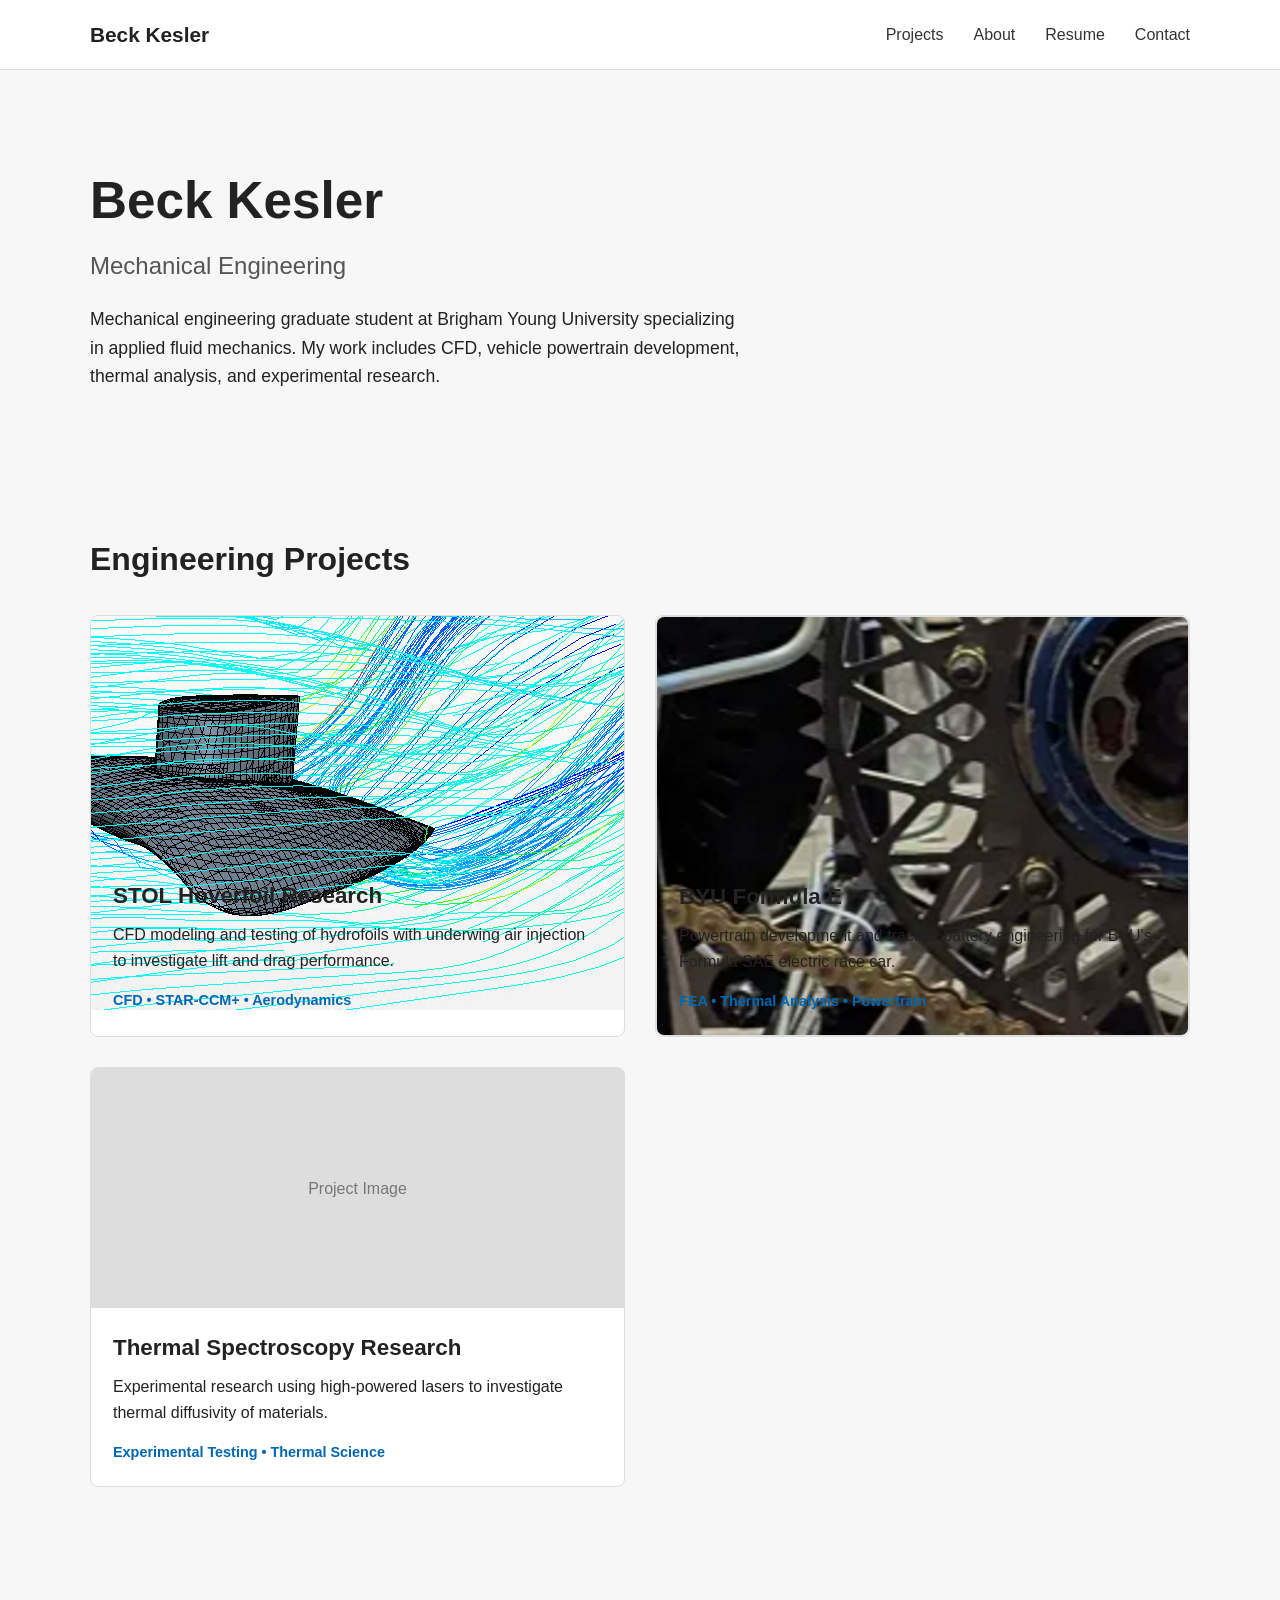
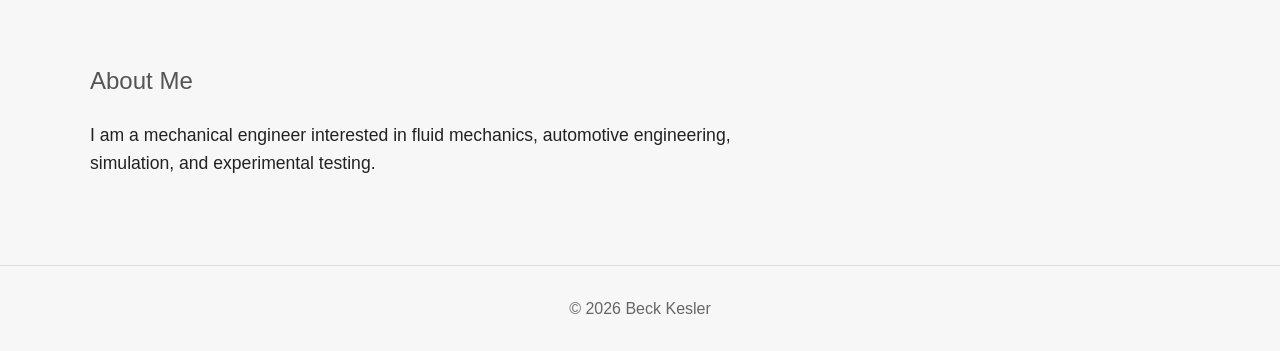
==== index.html @ f010b470 "Update index.html" ====
<!DOCTYPE html>
<html lang="en">

<head>
    <meta charset="UTF-8">
    <meta name="viewport" content="width=device-width, initial-scale=1.0">

    <title>Beck Kesler | Mechanical Engineering</title>

    <link rel="stylesheet" href="style.css">
</head>

<body>

<header>
    <div class="container">
        <nav>
            <div class="logo">Beck Kesler</div>

            <div class="nav-links">
                <a href="#projects">Projects</a>
                <a href="#about">About</a>
                <a href="Resume.pdf">Resume</a>
                <a href="mailto:b8w2k3@gmail.com">Contact</a>
            </div>
        </nav>
    </div>
</header>


<main>

    <!-- INTRODUCTION -->

    <section class="hero">
        <div class="container">

            <h1>Beck Kesler</h1>

            <h2>Mechanical Engineering</h2>

            <p>
                Mechanical engineering graduate student at Brigham Young University
                specializing in applied fluid mechanics. My work includes CFD,
                vehicle powertrain development, thermal analysis, and experimental
                research.
            </p>

        </div>
    </section>


    <!-- PROJECTS -->

    <section class="projects" id="projects">

        <div class="container">

            <h2>Engineering Projects</h2>

            <div class="project-grid">


                <!-- HOVERFOIL -->

                <a href="hoverfoil.html" class="project-card project-link">

                    <div class="project-image">
                        <img src="hoverfoil-cfd.png"
                             alt="CFD streamlines around the STOL hoverfoil">
                    </div>

                    <div class="project-info">

                        <h3>STOL Hoverfoil Research</h3>

                        <p>
                            CFD modeling and testing of hydrofoils with underwing
                            air injection to investigate lift and drag performance.
                        </p>

                        <div class="tags">
                            CFD • STAR-CCM+ • Aerodynamics
                        </div>

                    </div>

                </a>


                <!-- FORMULA E -->
                <a href="fsae.html" class="project-card project-link">
                    <div class="project-card">
    
                        <div class="project-image">
                            <img src="powertrain-hero.png"
                                 alt="BYU Formula SAE electric powertrain">
                        </div>
    
                        <div class="project-info">
    
                            <h3>BYU Formula E</h3>
    
                            <p>
                                Powertrain development and tractive battery engineering
                                for BYU's Formula SAE electric race car.
                            </p>
    
                            <div class="tags">
                                FEA • Thermal Analysis • Powertrain
                            </div>
    
                        </div>
    
                    </div>
                </a>

                <!-- SPECTROSCOPY -->

                <div class="project-card">

                    <div class="project-image">
                        Project Image
                    </div>

                    <div class="project-info">

                        <h3>Thermal Spectroscopy Research</h3>

                        <p>
                            Experimental research using high-powered lasers to
                            investigate thermal diffusivity of materials.
                        </p>

                        <div class="tags">
                            Experimental Testing • Thermal Science
                        </div>

                    </div>

                </div>


            </div>

        </div>

    </section>


    <!-- ABOUT -->

    <section class="hero" id="about">

        <div class="container">

            <h2>About Me</h2>

            <p>
                I am a mechanical engineer interested in fluid mechanics,
                automotive engineering, simulation, and experimental testing.
            </p>

        </div>

    </section>

</main>


<footer>

    <div class="container">
        © 2026 Beck Kesler
    </div>

</footer>


</body>
</html>
---- style.css ----
/* ---------- GENERAL ---------- */

* {
    box-sizing: border-box;
}

body {
    margin: 0;
    font-family: Arial, Helvetica, sans-serif;
    color: #222;
    background-color: #f7f7f7;
    line-height: 1.6;
}

.container {
    width: 90%;
    max-width: 1100px;
    margin: auto;
}


/* ---------- NAVIGATION ---------- */

header {
    background-color: #ffffff;
    border-bottom: 1px solid #ddd;
}

nav {
    display: flex;
    justify-content: space-between;
    align-items: center;
    padding: 18px 0;
}

.logo {
    font-size: 1.3rem;
    font-weight: bold;
}

.nav-links {
    display: flex;
    gap: 30px;
}

.nav-links a {
    text-decoration: none;
    color: #333;
}

.nav-links a:hover {
    color: #0067b1;
}


/* ---------- INTRO ---------- */

.hero {
    padding: 90px 0 70px;
}

.hero h1 {
    font-size: 3.2rem;
    margin: 0;
}

.hero h2 {
    font-size: 1.5rem;
    font-weight: normal;
    color: #555;
    margin-top: 5px;
}

.hero p {
    max-width: 650px;
    font-size: 1.1rem;
}


/* ---------- PROJECTS ---------- */

.projects {
    padding: 30px 0 80px;
}

.projects h2 {
    font-size: 2rem;
    margin-bottom: 30px;
}

.project-grid {
    display: grid;
    grid-template-columns: repeat(2, 1fr);
    gap: 30px;
}

.project-card {
    background: white;
    border-radius: 8px;
    overflow: hidden;
    border: 1px solid #ddd;
    transition: transform 0.2s, box-shadow 0.2s;
}

.project-card:hover {
    transform: translateY(-4px);
    box-shadow: 0 8px 20px rgba(0,0,0,0.1);
}

.project-image {
    height: 240px;
    background-color: #ddd;
    display: flex;
    align-items: center;
    justify-content: center;
    color: #777;
}

.project-info {
    padding: 22px;
}

.project-info h3 {
    margin-top: 0;
    margin-bottom: 8px;
    font-size: 1.4rem;
}

.project-info p {
    margin-top: 0;
}

.tags {
    color: #0067b1;
    font-size: 0.9rem;
    font-weight: bold;
}


/* ---------- FOOTER ---------- */

footer {
    border-top: 1px solid #ddd;
    padding: 30px 0;
    text-align: center;
    color: #666;
}


/* ---------- MOBILE ---------- */

@media (max-width: 700px) {

    .project-grid {
        grid-template-columns: 1fr;
    }

    .hero h1 {
        font-size: 2.5rem;
    }

    nav {
        flex-direction: column;
        gap: 10px;
    }
}
/* ---------- PROJECT PAGES ---------- */

.logo a {
    text-decoration: none;
    color: #222;
}

.project-page {
    background-color: #fff;
}

.project-header {
    padding: 60px 0 40px;
}

.project-header h1 {
    font-size: 2.8rem;
    margin-bottom: 10px;
    line-height: 1.2;
}

.project-subtitle {
    font-size: 1.25rem;
    color: #555;
    max-width: 750px;
}

.project-tags {
    color: #0067b1;
    font-weight: bold;
    margin: 20px 0 35px;
}

.back-link {
    text-decoration: none;
    color: #0067b1;
}

.hero-image {
    width: 100%;
    max-height: 600px;
    object-fit: contain;
    margin-top: 20px;
}

.project-section {
    padding: 70px 0;
}

.project-section.alternate {
    background-color: #f5f5f5;
}

.project-content {
    max-width: 900px;
}

.project-content h2 {
    font-size: 2rem;
    margin-top: 0;
}

.project-content p {
    font-size: 1.05rem;
}

.large-figure {
    margin: 40px 0 0;
}

.large-figure img {
    width: 100%;
    display: block;
}

figure {
    margin: 0;
}

figcaption {
    margin-top: 10px;
    color: #666;
    font-size: 0.9rem;
}

.two-images {
    display: grid;
    grid-template-columns: 1fr 1fr;
    gap: 25px;
    margin-top: 35px;
}

.two-images img {
    width: 100%;
    height: 300px;
    object-fit: contain;
    background: #eee;
}

.image-note {
    font-style: italic;
    color: #666;
}

.status-list {
    margin: 30px 0;
}

.status-list p {
    margin: 8px 0;
    font-weight: bold;
}

.status-list .future {
    color: #777;
}

@media (max-width: 700px) {

    .two-images {
        grid-template-columns: 1fr;
    }

    .project-header h1 {
        font-size: 2.2rem;
    }
}
.project-link {
    text-decoration: none;
    color: inherit;
    display: block;
}

/* ---------- FSAE PAGE ---------- */

.engineering-box {
    margin-top: 35px;
    padding: 20px 25px;
    border-left: 4px solid #0067b1;
    background-color: #f5f5f5;
}

.engineering-box h3 {
    margin-top: 0;
    margin-bottom: 5px;
}

.engineering-box p {
    margin: 0;
    color: #0067b1;
    font-weight: bold;
}

.maintenance-figure {
    max-width: 650px;
    margin: 40px auto 0;
}

.maintenance-figure img {
    width: 100%;
    display: block;
}
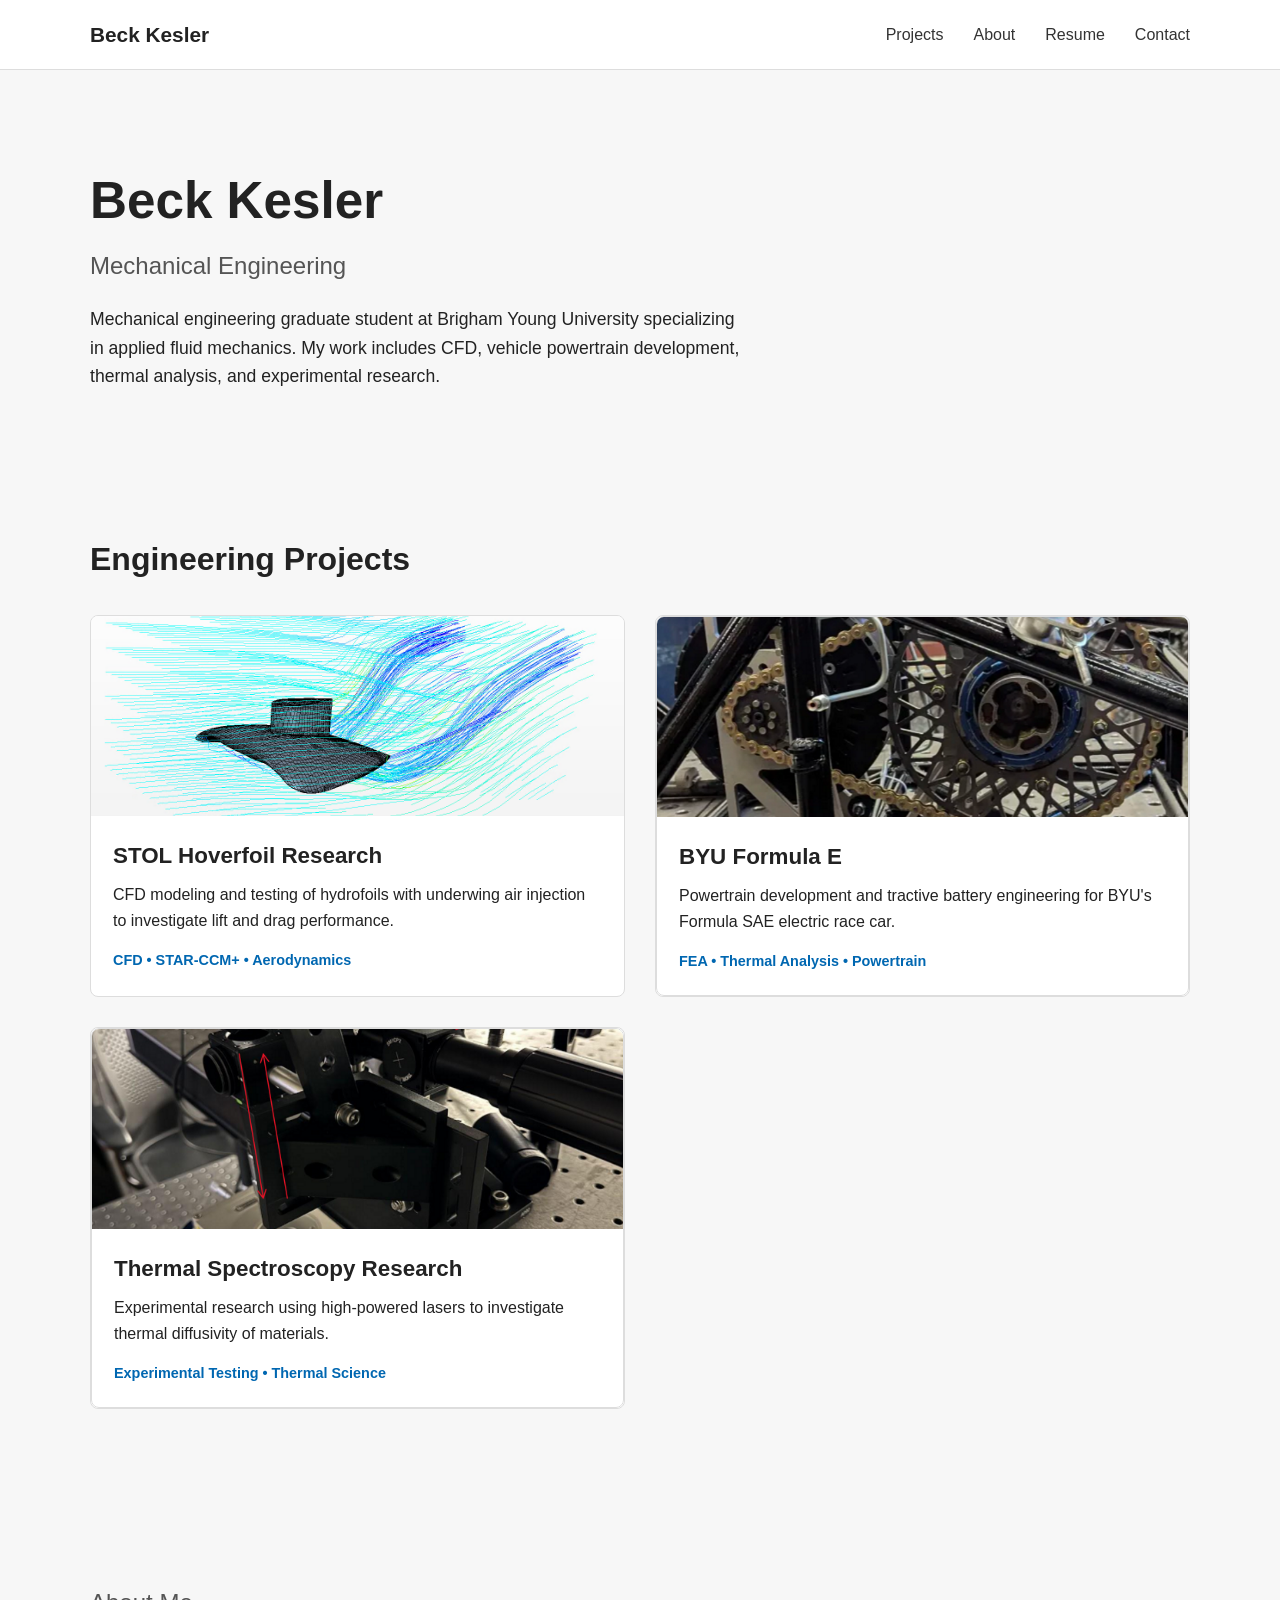
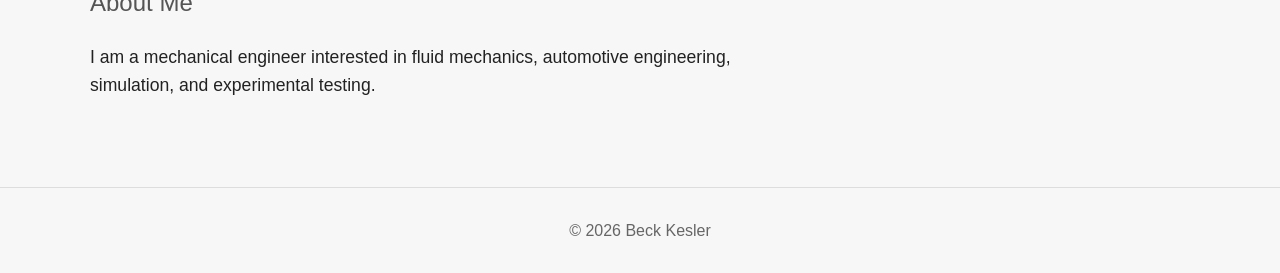
==== commit 1fe8cc12: "Update index.html" ====
--- a/index.html
+++ b/index.html
@@ -117,29 +117,31 @@
 
                 <!-- SPECTROSCOPY -->
 
-                <div class="project-card">
-
-                    <div class="project-image">
-                        Project Image
+                <a href="spectroscopy.html" class="project-card project-link">
+                    <div class="project-card">
+    
+                        <div class="project-image">
+                            <img src="laser-setup.png"
+                                 alt="Thermal spectroscopy experimental setup">
+                        </div>
+    
+                        <div class="project-info">
+    
+                            <h3>Thermal Spectroscopy Research</h3>
+    
+                            <p>
+                                Experimental research using high-powered lasers to
+                                investigate thermal diffusivity of materials.
+                            </p>
+    
+                            <div class="tags">
+                                Experimental Testing • Thermal Science
+                            </div>
+    
+                        </div>
+    
                     </div>
-
-                    <div class="project-info">
-
-                        <h3>Thermal Spectroscopy Research</h3>
-
-                        <p>
-                            Experimental research using high-powered lasers to
-                            investigate thermal diffusivity of materials.
-                        </p>
-
-                        <div class="tags">
-                            Experimental Testing • Thermal Science
-                        </div>
-
-                    </div>
-
-                </div>
-
+                </a>
 
             </div>
 
--- a/style.css
+++ b/style.css
@@ -108,12 +108,10 @@
 }
 
 .project-image {
-    height: 240px;
+    width: 100%;
+    height: 200px;
+    overflow: hidden;
     background-color: #ddd;
-    display: flex;
-    align-items: center;
-    justify-content: center;
-    color: #777;
 }
 
 .project-info {
@@ -326,3 +324,10 @@
     width: 100%;
     display: block;
 }
+
+.project-image img {
+    width: 100%;
+    height: 100%;
+    object-fit: cover;
+    display: block;
+}
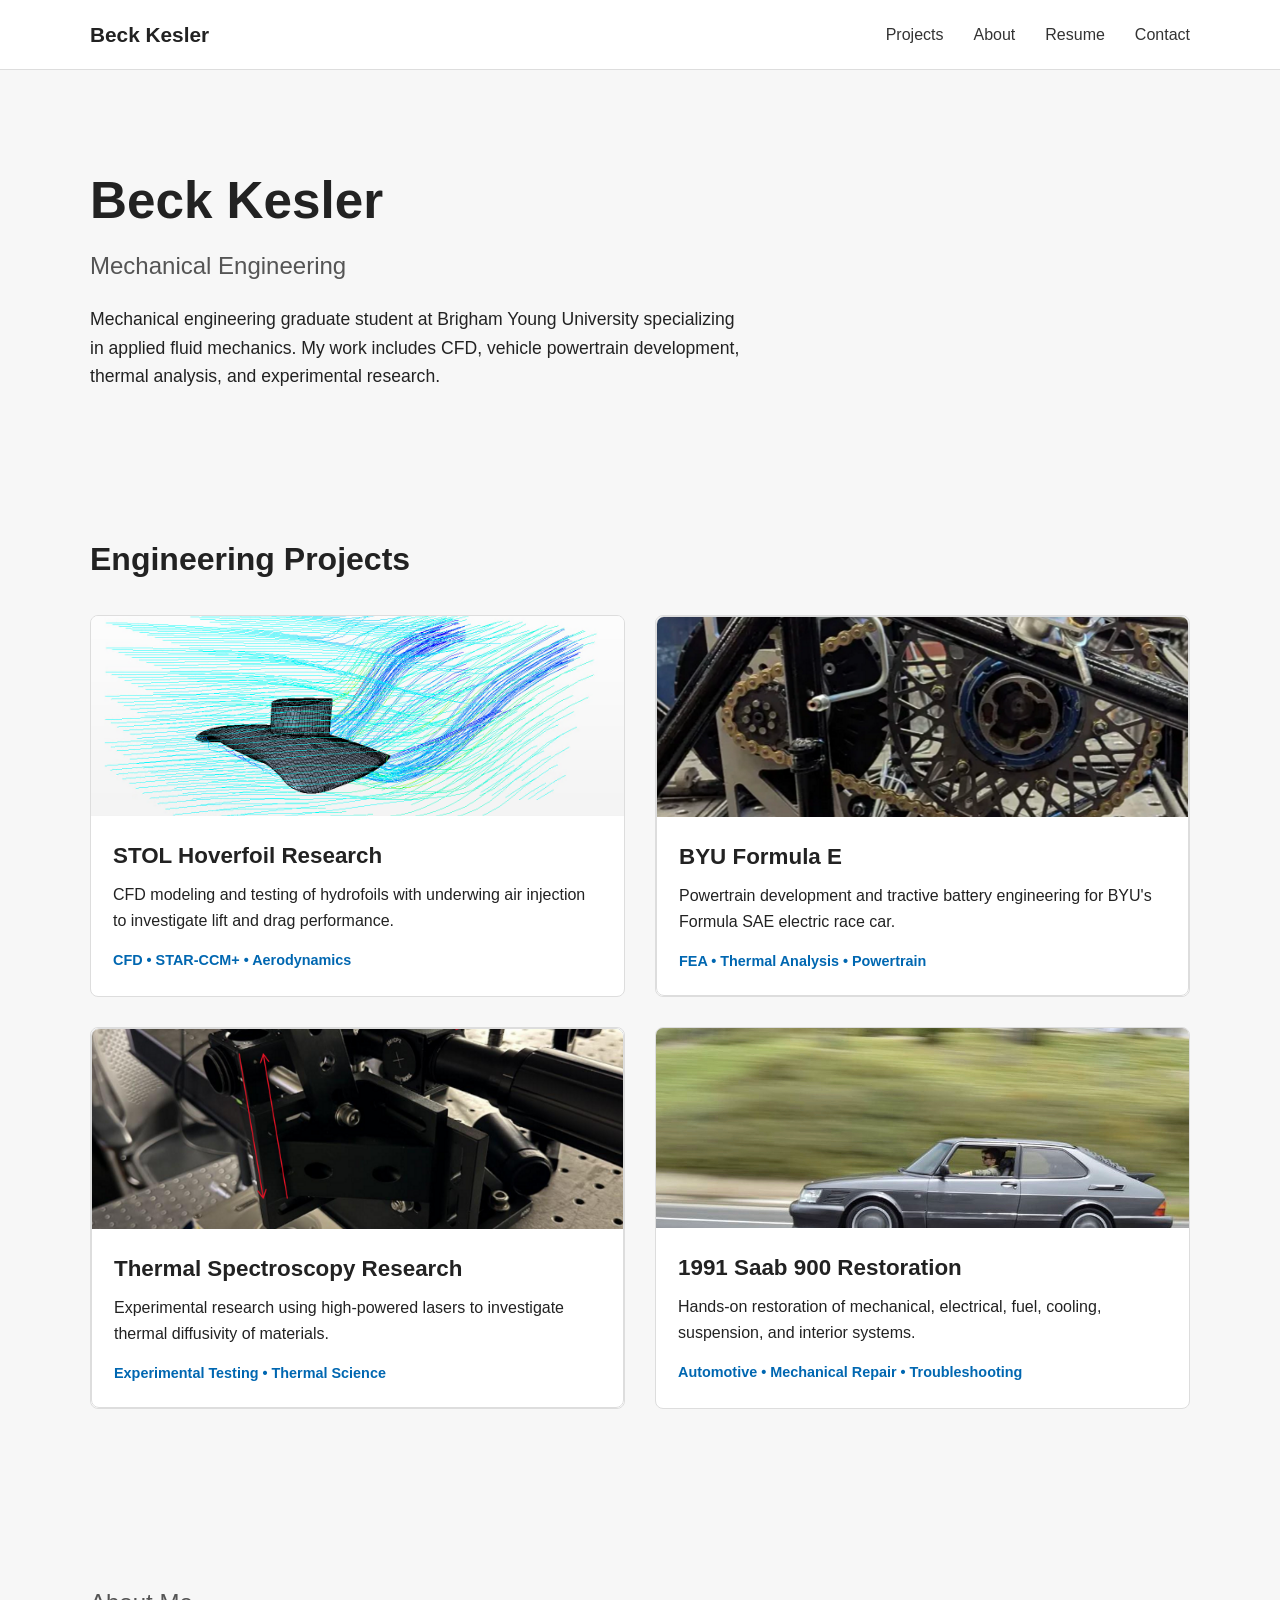
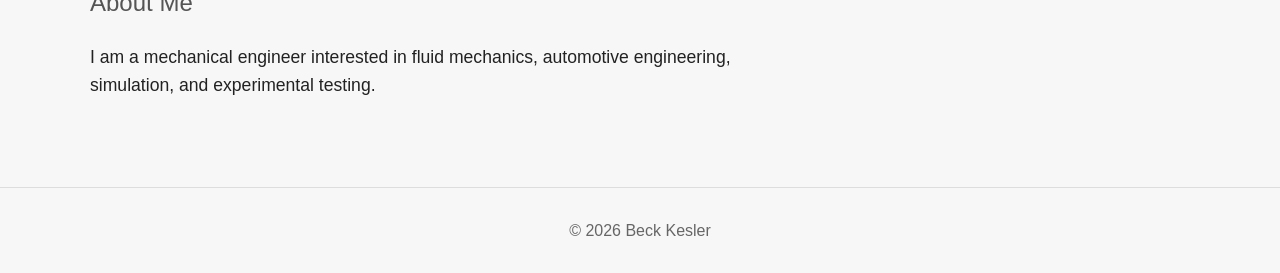
==== commit 29a9361f: "Add project card for 1991 Saab 900 restoration Added a new project card for the 1991 Saab 900 restor" ====
--- a/index.html
+++ b/index.html
@@ -143,6 +143,30 @@
                     </div>
                 </a>
 
+                <a href="saab.html" class="project-card project-link">
+
+                    <div class="project-image">
+                        <img
+                            src="saab-900.jpg"
+                            alt="1991 Saab 900">
+                    </div>
+                
+                    <div class="project-info">
+                
+                        <h3>1991 Saab 900 Restoration</h3>
+                
+                        <p>
+                            Hands-on restoration of mechanical, electrical,
+                            fuel, cooling, suspension, and interior systems.
+                        </p>
+                
+                        <div class="tags">
+                            Automotive • Mechanical Repair • Troubleshooting
+                        </div>
+                
+                    </div>
+                
+                </a>
             </div>
 
         </div>
--- a/style.css
+++ b/style.css
@@ -331,3 +331,38 @@
     object-fit: cover;
     display: block;
 }
+/* ---------- SAAB PROJECT ---------- */
+
+.saab-hero {
+    max-height: 500px;
+    object-fit: contain;
+}
+
+.restoration-grid {
+    display: grid;
+    grid-template-columns: repeat(2, 1fr);
+    gap: 20px;
+    margin-top: 30px;
+}
+
+.restoration-item {
+    padding: 20px;
+    background-color: #fff;
+    border: 1px solid #ddd;
+    border-radius: 6px;
+}
+
+.restoration-item h3 {
+    margin-top: 0;
+    margin-bottom: 5px;
+}
+
+.restoration-item p {
+    margin-bottom: 0;
+}
+
+@media (max-width: 700px) {
+    .restoration-grid {
+        grid-template-columns: 1fr;
+    }
+}
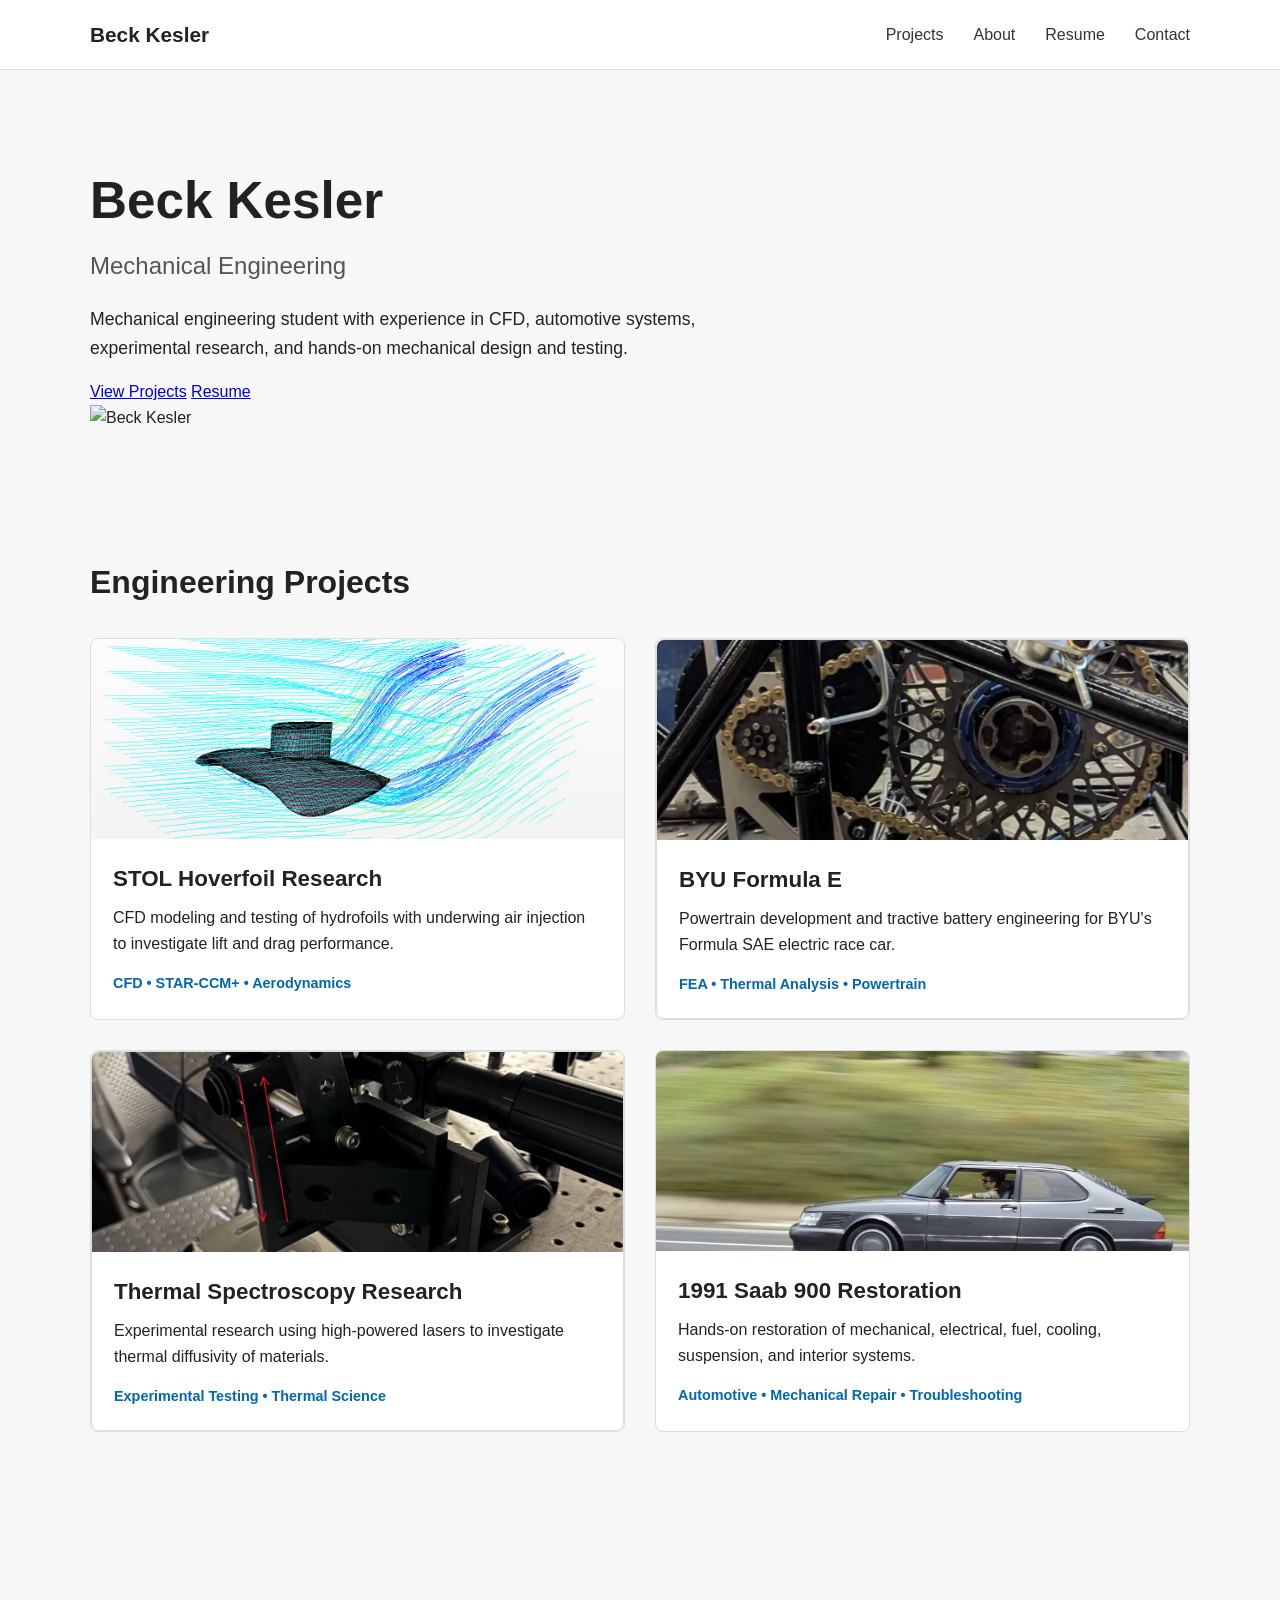
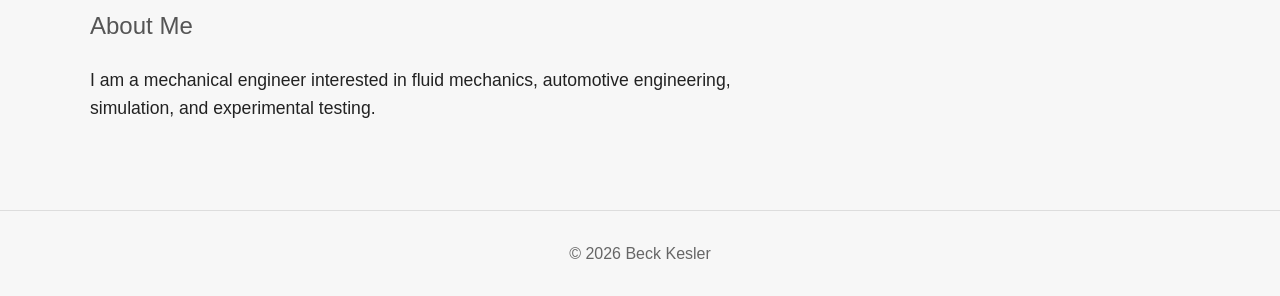
==== commit 7dee4596: "Update index.html" ====
--- a/index.html
+++ b/index.html
@@ -33,19 +33,30 @@
     <!-- INTRODUCTION -->
 
     <section class="hero">
-        <div class="container">
-
-            <h1>Beck Kesler</h1>
-
-            <h2>Mechanical Engineering</h2>
-
-            <p>
-                Mechanical engineering graduate student at Brigham Young University
-                specializing in applied fluid mechanics. My work includes CFD,
-                vehicle powertrain development, thermal analysis, and experimental
-                research.
-            </p>
-
+        <div class="container hero-layout">
+    
+            <div class="hero-text">
+                <h1>Beck Kesler</h1>
+    
+                <h2>Mechanical Engineering</h2>
+    
+                <p>
+                    Mechanical engineering student with experience in CFD,
+                    automotive systems, experimental research, and hands-on
+                    mechanical design and testing.
+                </p>
+    
+                <div class="hero-buttons">
+                    <a href="#projects" class="button">View Projects</a>
+                    <a href="Resume.pdf" class="button secondary">Resume</a>
+                </div>
+            </div>
+    
+            <div class="hero-photo">
+                <img src="beck-photo.jpg"
+                     alt="Beck Kesler">
+            </div>
+    
         </div>
     </section>
 
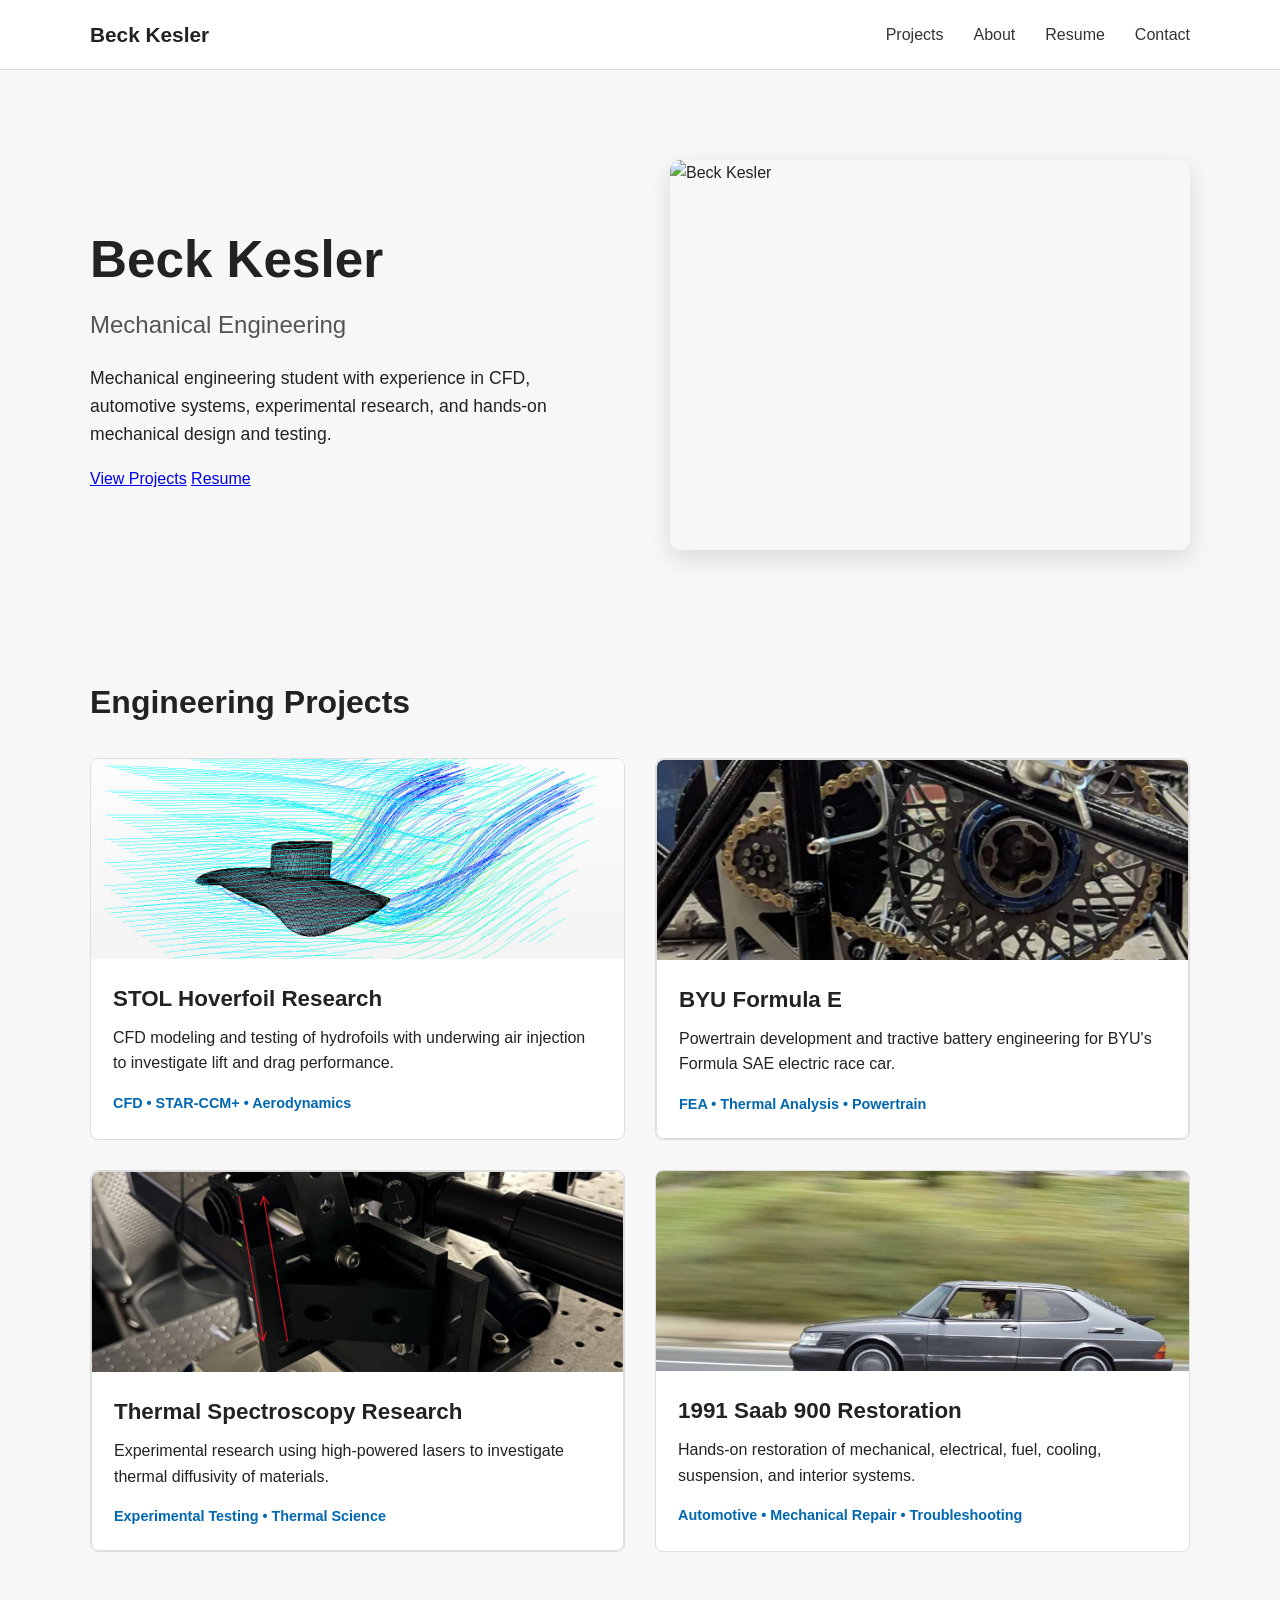
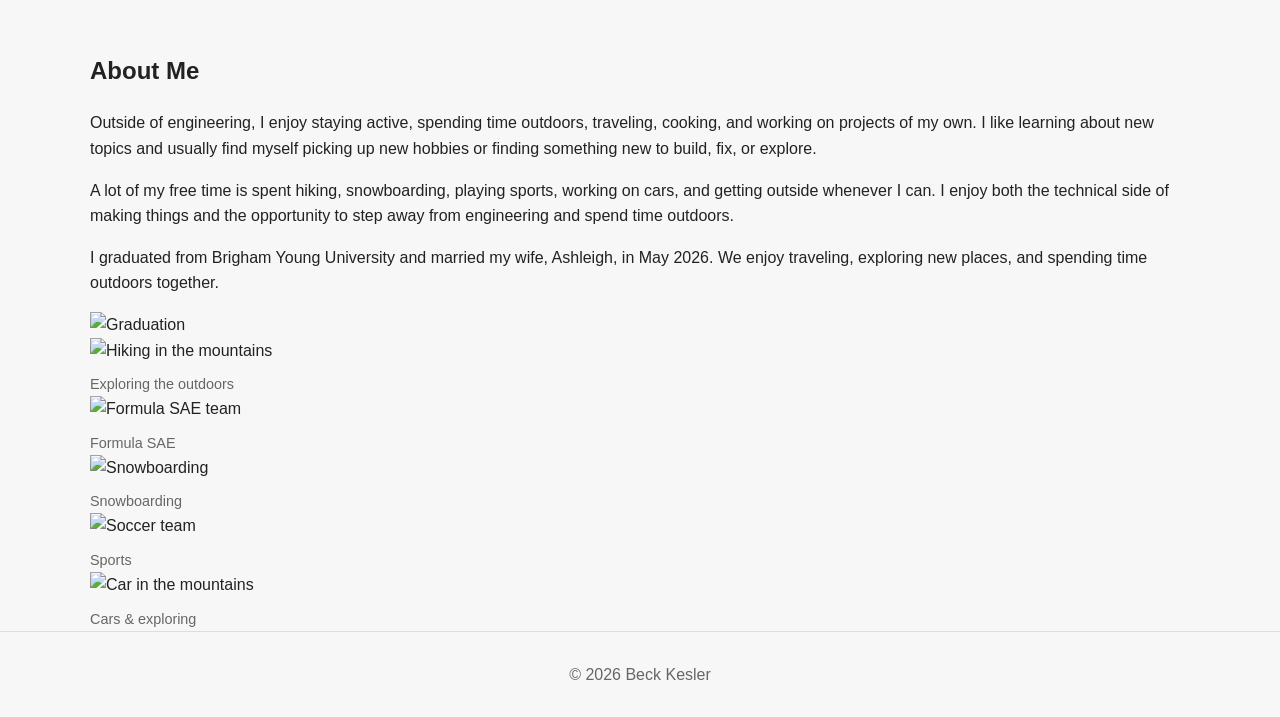
==== commit 1b0235b8: "Update index.html" ====
--- a/index.html
+++ b/index.html
@@ -187,19 +187,82 @@
 
     <!-- ABOUT -->
 
-    <section class="hero" id="about">
-
+    <section id="about" class="about-section">
         <div class="container">
-
-            <h2>About Me</h2>
-
-            <p>
-                I am a mechanical engineer interested in fluid mechanics,
-                automotive engineering, simulation, and experimental testing.
-            </p>
-
+    
+            <div class="about-heading">
+                <h2>About Me</h2>
+            </div>
+    
+            <div class="about-intro">
+    
+                <div class="about-text">
+                    <p>
+                        Outside of engineering, I enjoy staying active, spending
+                        time outdoors, traveling, cooking, and working on projects
+                        of my own. I like learning about new topics and usually
+                        find myself picking up new hobbies or finding something
+                        new to build, fix, or explore.
+                    </p>
+    
+                    <p>
+                        A lot of my free time is spent hiking, snowboarding,
+                        playing sports, working on cars, and getting outside
+                        whenever I can. I enjoy both the technical side of making
+                        things and the opportunity to step away from engineering
+                        and spend time outdoors.
+                    </p>
+    
+                    <p>
+                        I graduated from Brigham Young University and married my
+                        wife, Ashleigh, in May 2026. We enjoy traveling, exploring
+                        new places, and spending time outdoors together.
+                    </p>
+                </div>
+    
+                <div class="about-featured-photo">
+                    <img src="graduation.JPG"
+                         alt="Graduation">
+                </div>
+    
+            </div>
+    
+    
+            <div class="about-gallery">
+    
+                <figure class="about-photo">
+                    <img src="timp.jpeg"
+                         alt="Hiking in the mountains">
+                    <figcaption>Exploring the outdoors</figcaption>
+                </figure>
+    
+                <figure class="about-photo">
+                    <img src="racing.JPG"
+                         alt="Formula SAE team">
+                    <figcaption>Formula SAE</figcaption>
+                </figure>
+    
+                <figure class="about-photo">
+                    <img src="snowboarding.JPG"
+                         alt="Snowboarding">
+                    <figcaption>Snowboarding</figcaption>
+                </figure>
+    
+                <figure class="about-photo">
+                    <img src="soccer.JPEG"
+                         alt="Soccer team">
+                    <figcaption>Sports</figcaption>
+                </figure>
+    
+                <figure class="about-photo">
+                    <img src="car-offroad.jpeg"
+                         alt="Car in the mountains">
+                    <figcaption>Cars & exploring</figcaption>
+                </figure>
+    
+            </div>
+    
         </div>
-
     </section>
 
 </main>
--- a/style.css
+++ b/style.css
@@ -366,3 +366,37 @@
         grid-template-columns: 1fr;
     }
 }
+
+/* ---------- Hero Photo ---------- */
+.hero-layout {
+    display: grid;
+    grid-template-columns: 1fr 1fr;
+    gap: 60px;
+    align-items: center;
+}
+
+.hero-photo {
+    display: flex;
+    justify-content: center;
+}
+
+.hero-photo img {
+    width: 100%;
+    max-width: 520px;
+    aspect-ratio: 4 / 3;
+    object-fit: cover;
+    object-position: center;
+    border-radius: 10px;
+    box-shadow: 0 8px 25px rgba(0, 0, 0, 0.12);
+}
+
+@media (max-width: 750px) {
+    .hero-layout {
+        grid-template-columns: 1fr;
+        gap: 30px;
+    }
+
+    .hero-photo img {
+        max-width: 500px;
+    }
+}
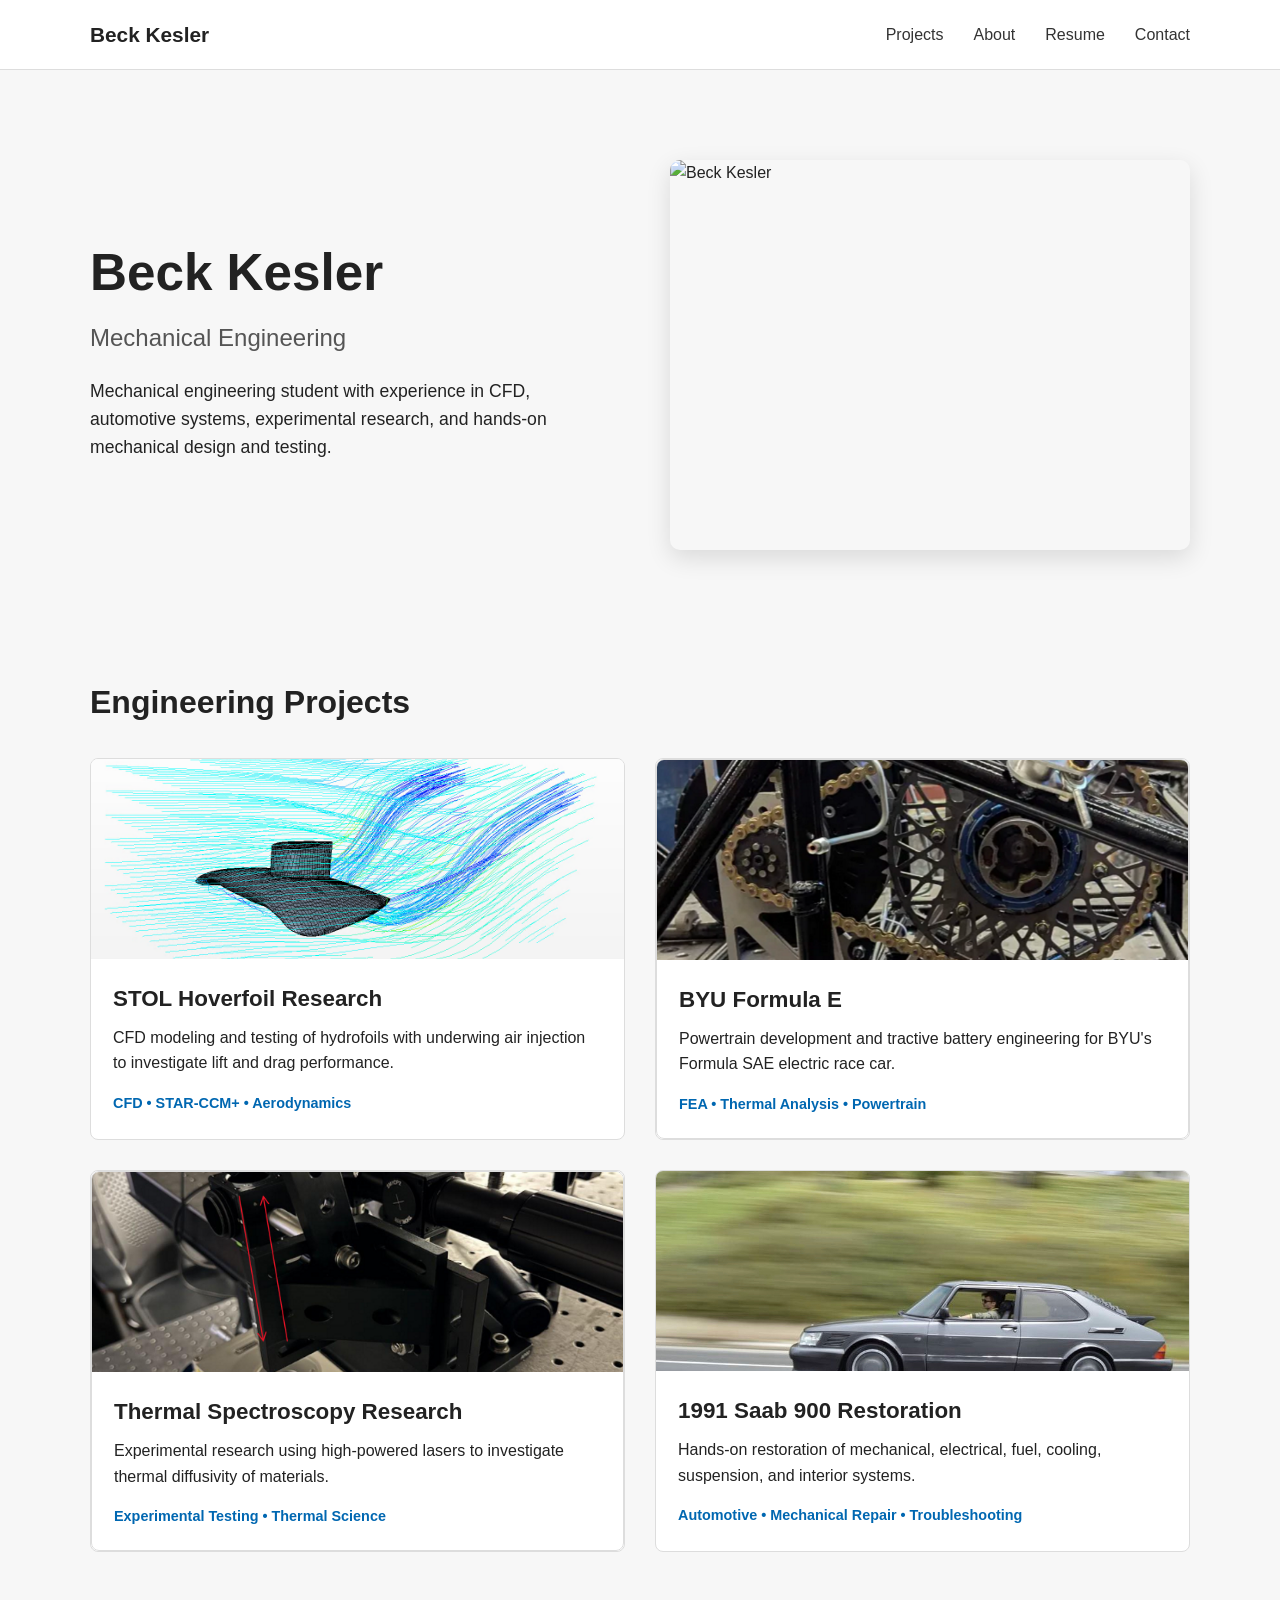
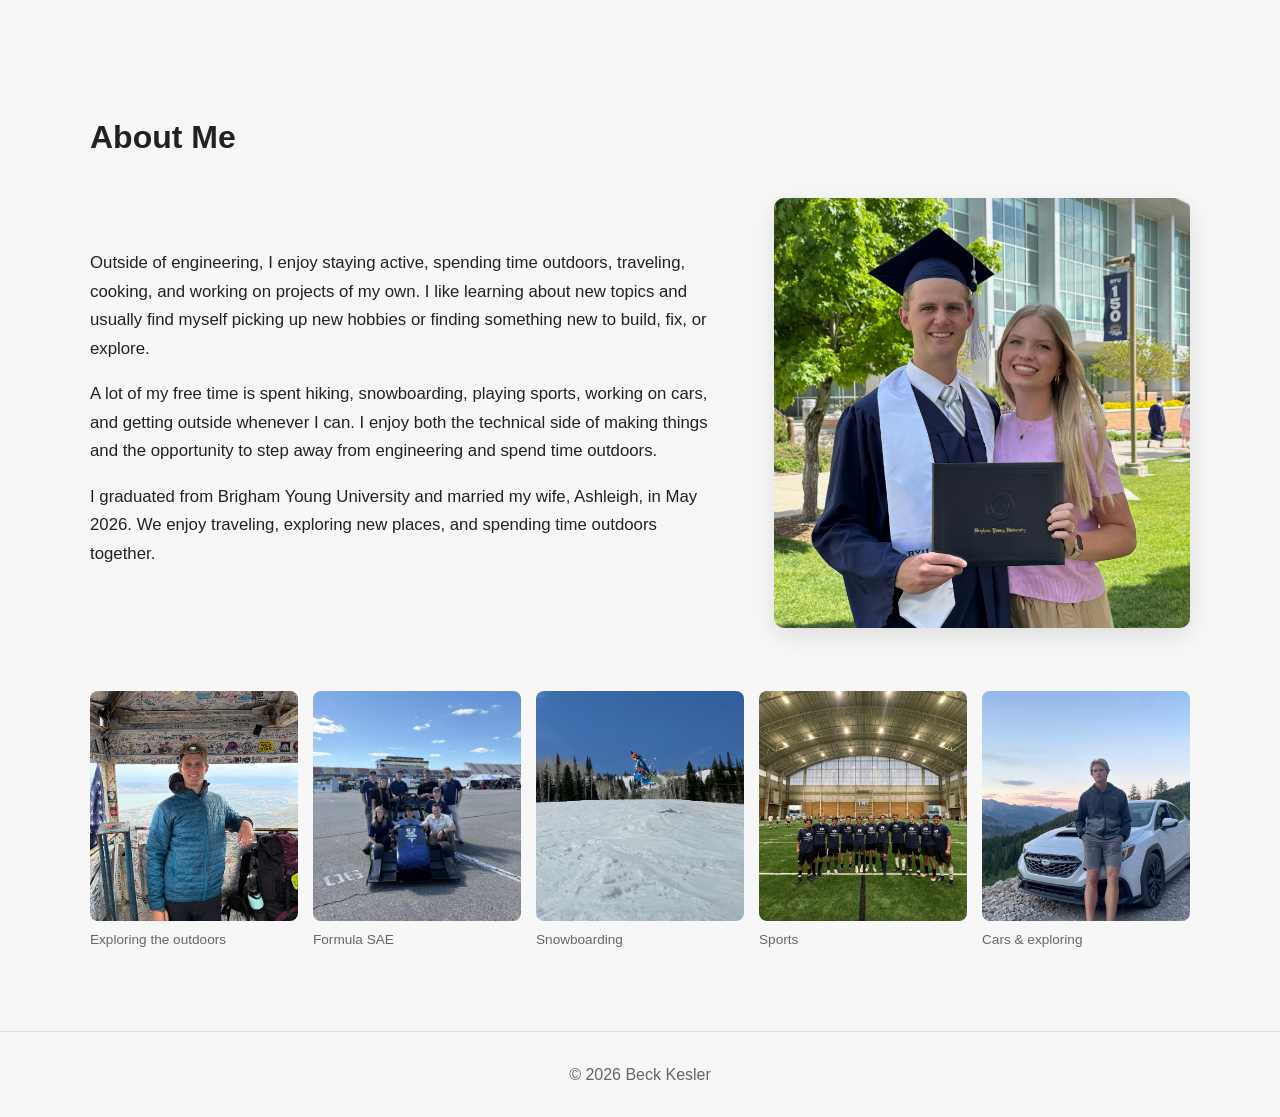
==== commit 876f2c39: "Update index.html" ====
--- a/index.html
+++ b/index.html
@@ -45,11 +45,6 @@
                     automotive systems, experimental research, and hands-on
                     mechanical design and testing.
                 </p>
-    
-                <div class="hero-buttons">
-                    <a href="#projects" class="button">View Projects</a>
-                    <a href="Resume.pdf" class="button secondary">Resume</a>
-                </div>
             </div>
     
             <div class="hero-photo">
--- a/style.css
+++ b/style.css
@@ -400,3 +400,103 @@
         max-width: 500px;
     }
 }
+
+/* ---------- ABOUT ME ---------- */
+
+.about-section {
+    padding: 80px 0;
+    background: #f7f7f7;
+}
+
+.about-heading {
+    margin-bottom: 35px;
+}
+
+.about-heading h2 {
+    font-size: 2rem;
+    margin: 0;
+}
+
+.about-intro {
+    display: grid;
+    grid-template-columns: 1.2fr 0.8fr;
+    gap: 60px;
+    align-items: center;
+    margin-bottom: 55px;
+}
+
+.about-text {
+    font-size: 1.05rem;
+    line-height: 1.7;
+}
+
+.about-text p:first-child {
+    margin-top: 0;
+}
+
+.about-featured-photo img {
+    width: 100%;
+    height: 430px;
+    object-fit: cover;
+    border-radius: 10px;
+    box-shadow: 0 8px 25px rgba(0, 0, 0, 0.10);
+}
+
+
+/* Photo gallery */
+
+.about-gallery {
+    display: grid;
+    grid-template-columns: repeat(5, 1fr);
+    gap: 15px;
+}
+
+.about-photo {
+    margin: 0;
+}
+
+.about-photo img {
+    width: 100%;
+    height: 230px;
+    object-fit: cover;
+    border-radius: 8px;
+    display: block;
+}
+
+.about-photo figcaption {
+    margin-top: 8px;
+    font-size: 0.85rem;
+    color: #666;
+}
+
+
+/* Responsive */
+
+@media (max-width: 900px) {
+
+    .about-intro {
+        grid-template-columns: 1fr;
+        gap: 30px;
+    }
+
+    .about-featured-photo img {
+        height: 450px;
+    }
+
+    .about-gallery {
+        grid-template-columns: repeat(2, 1fr);
+    }
+
+}
+
+@media (max-width: 550px) {
+
+    .about-gallery {
+        grid-template-columns: 1fr;
+    }
+
+    .about-photo img {
+        height: 300px;
+    }
+
+}
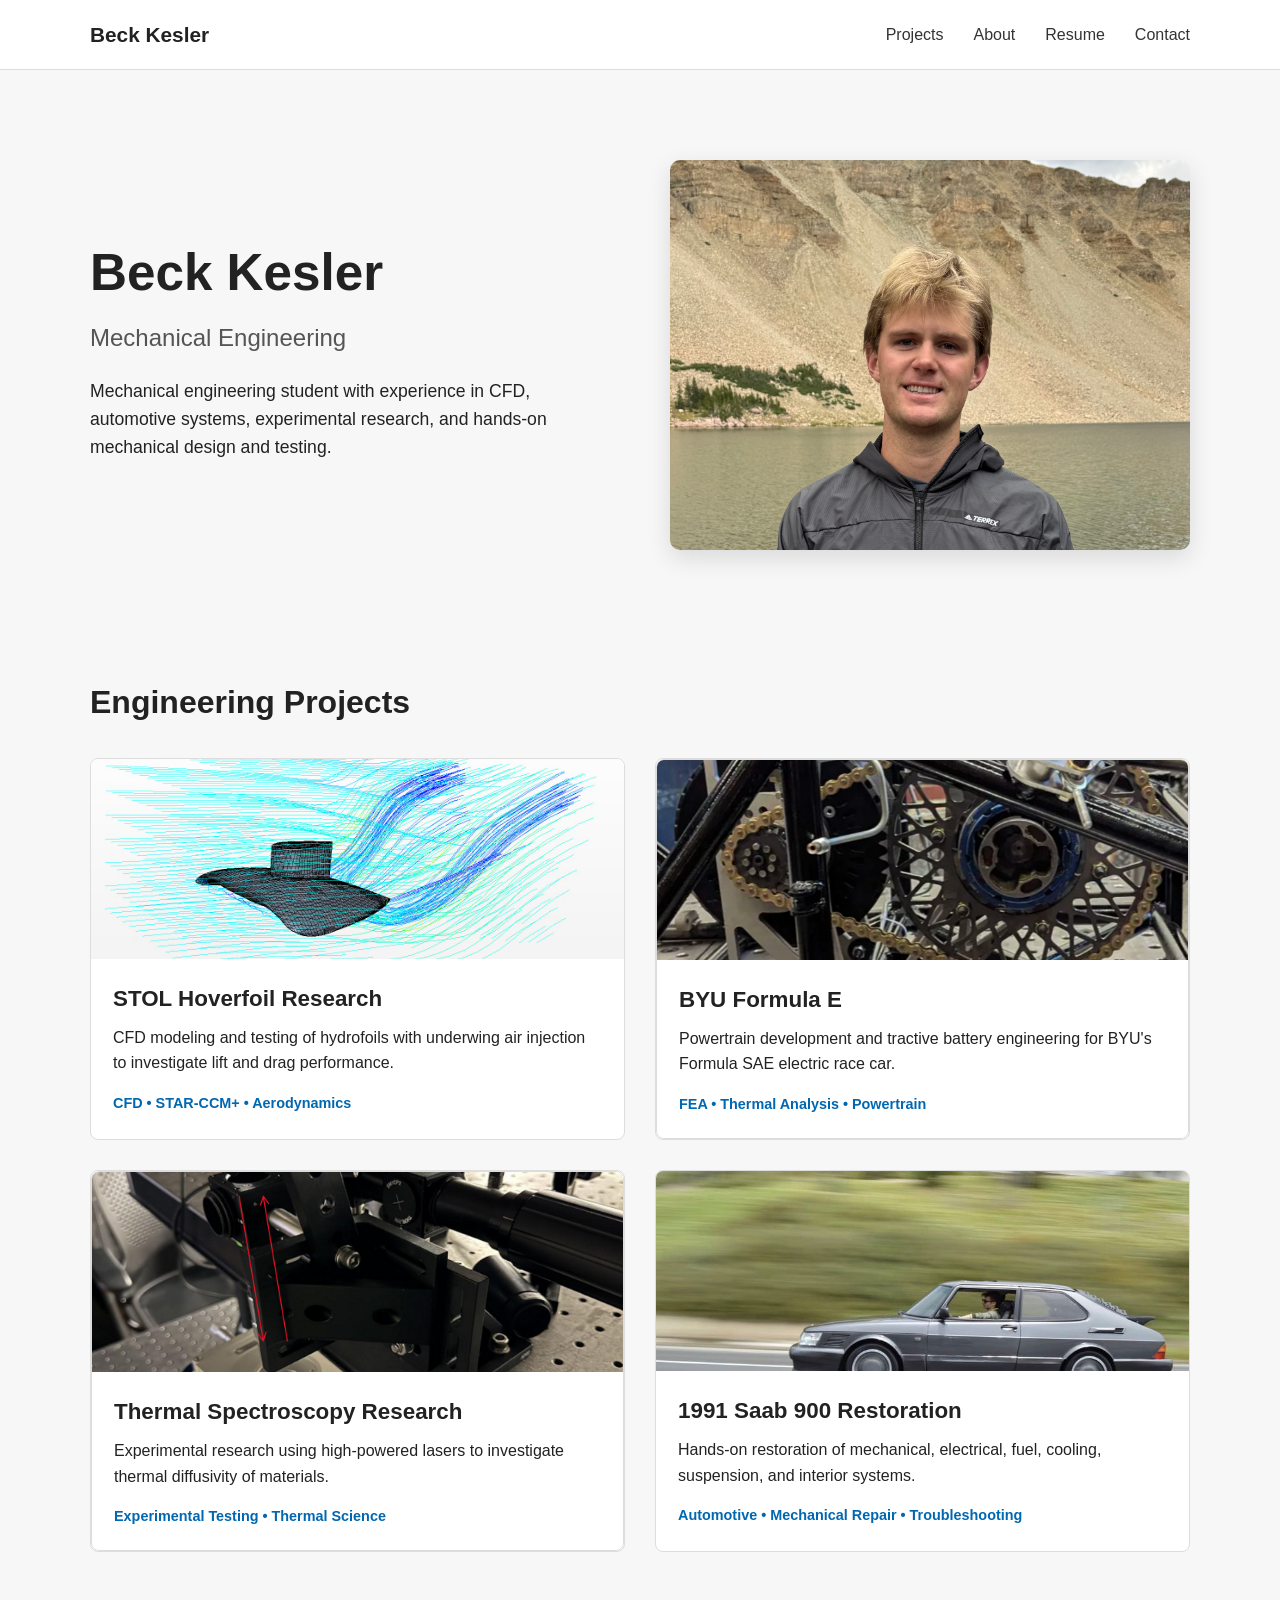
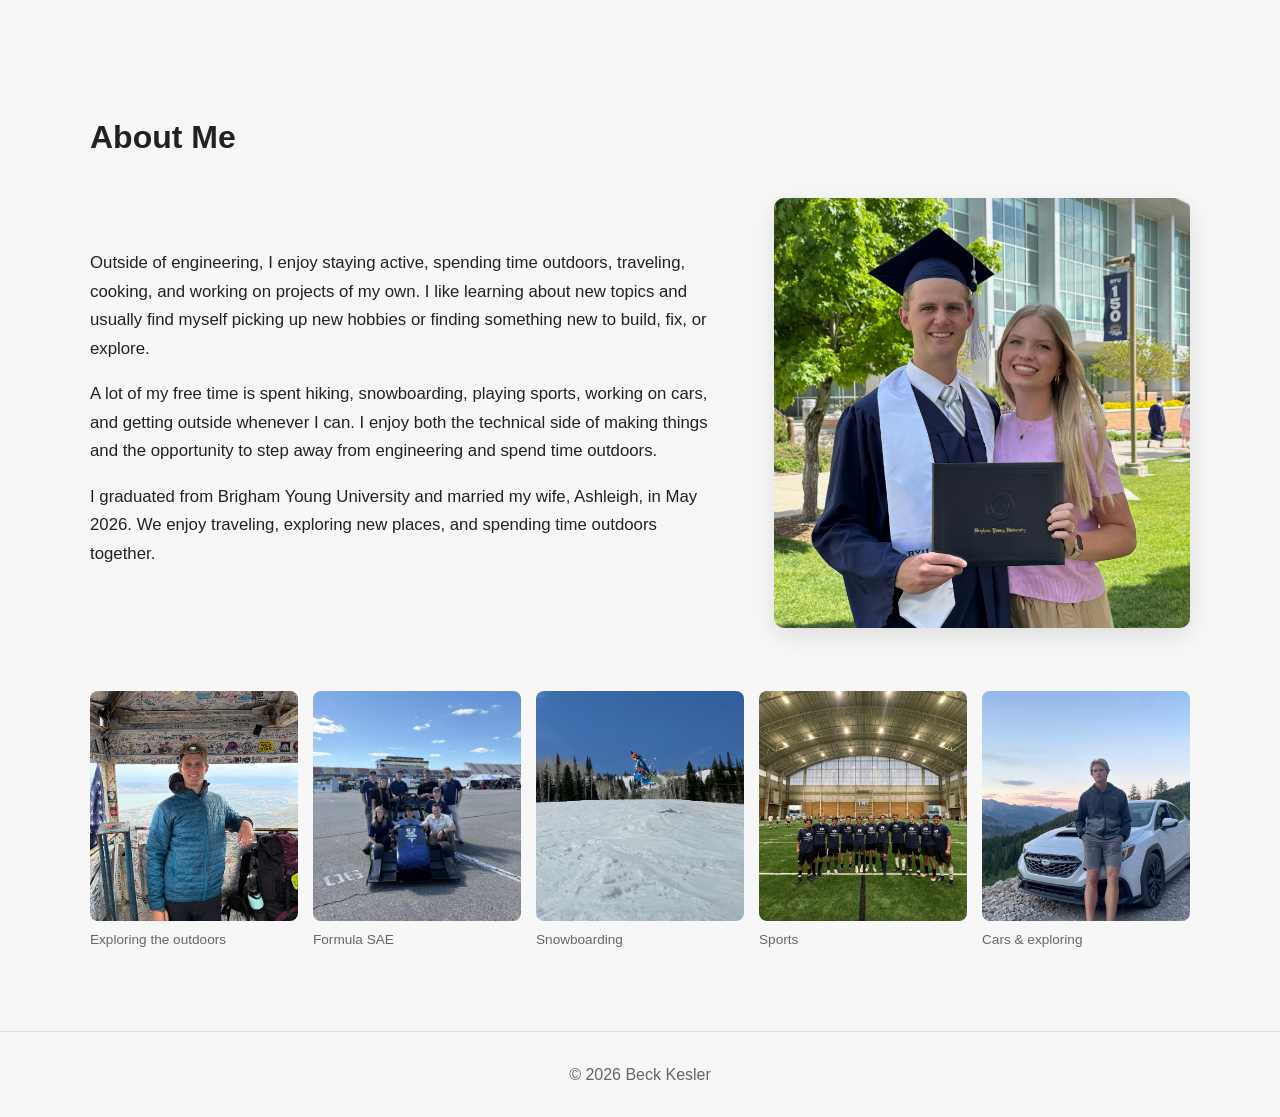
==== commit 55fc0017: "Change image file extension from .jpg to .jpeg" ====
--- a/index.html
+++ b/index.html
@@ -48,7 +48,7 @@
             </div>
     
             <div class="hero-photo">
-                <img src="beck-photo.jpg"
+                <img src="beck-photo.jpeg"
                      alt="Beck Kesler">
             </div>
     
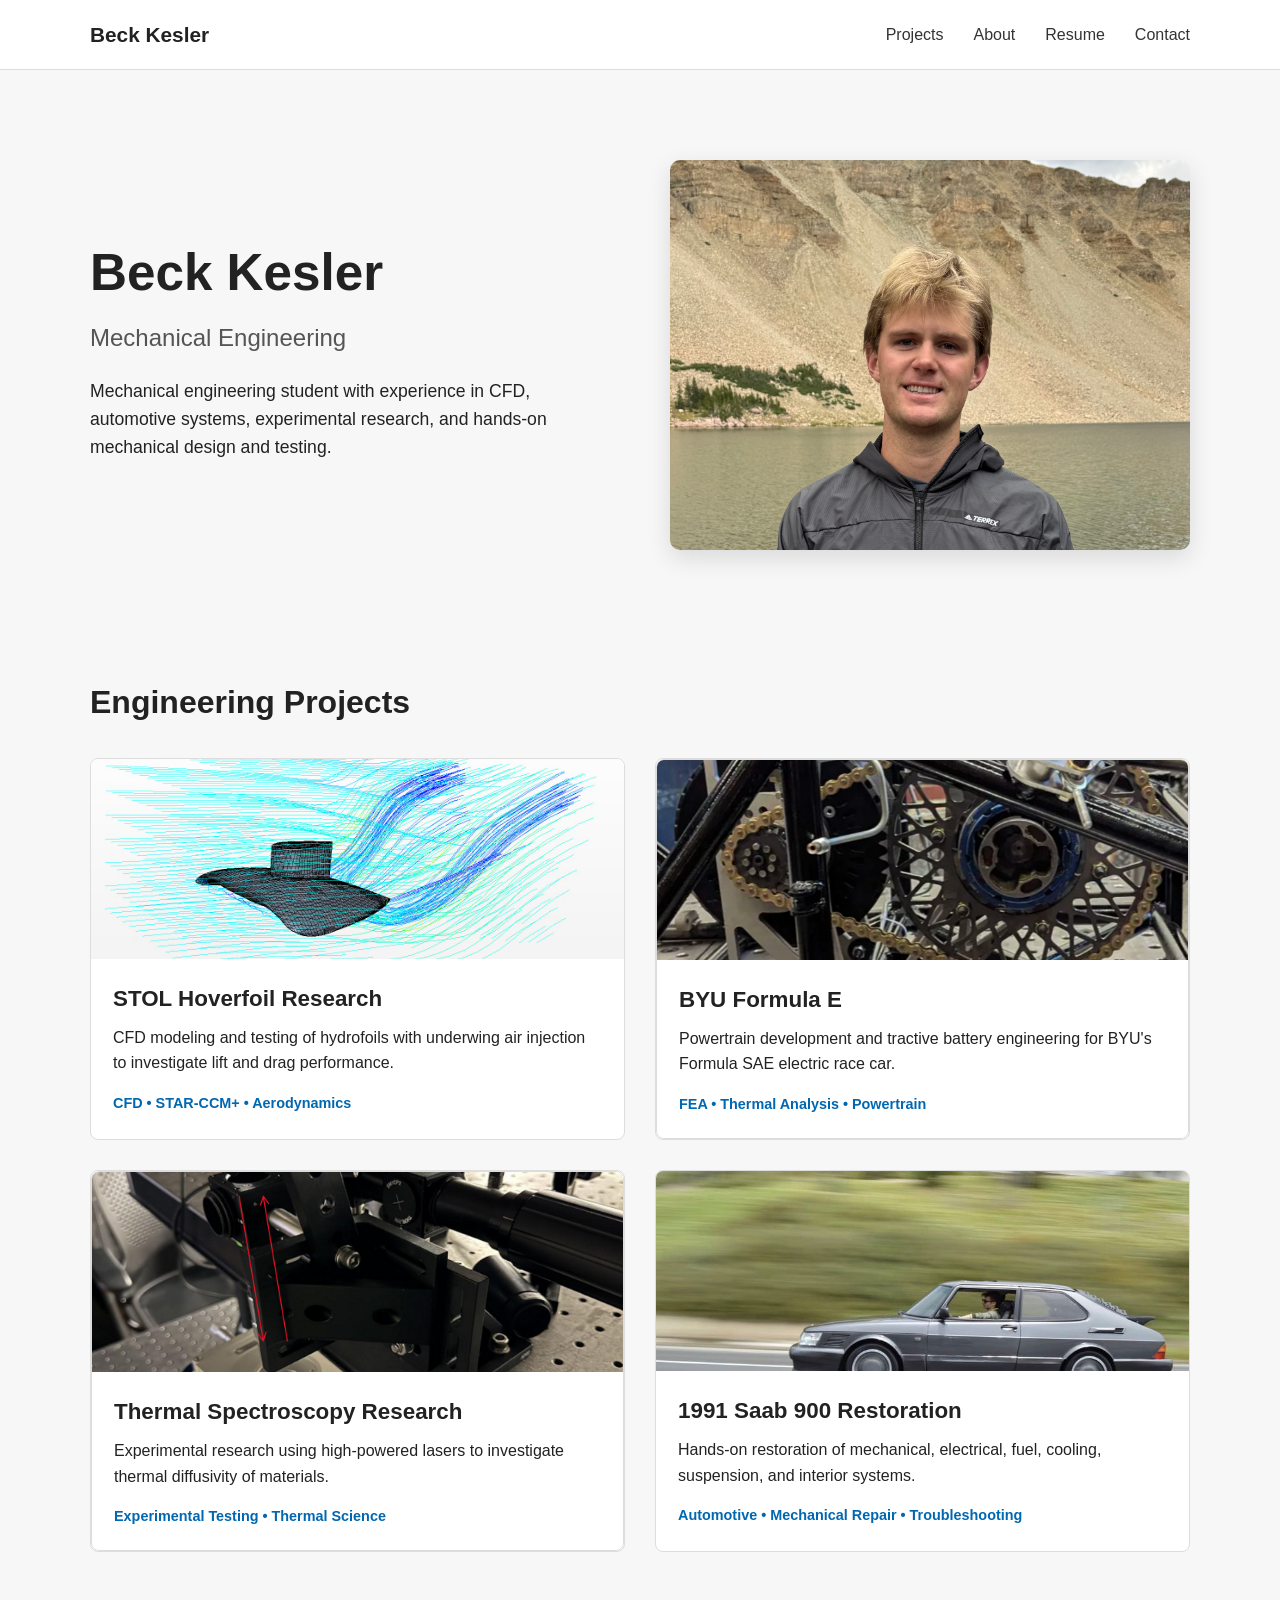
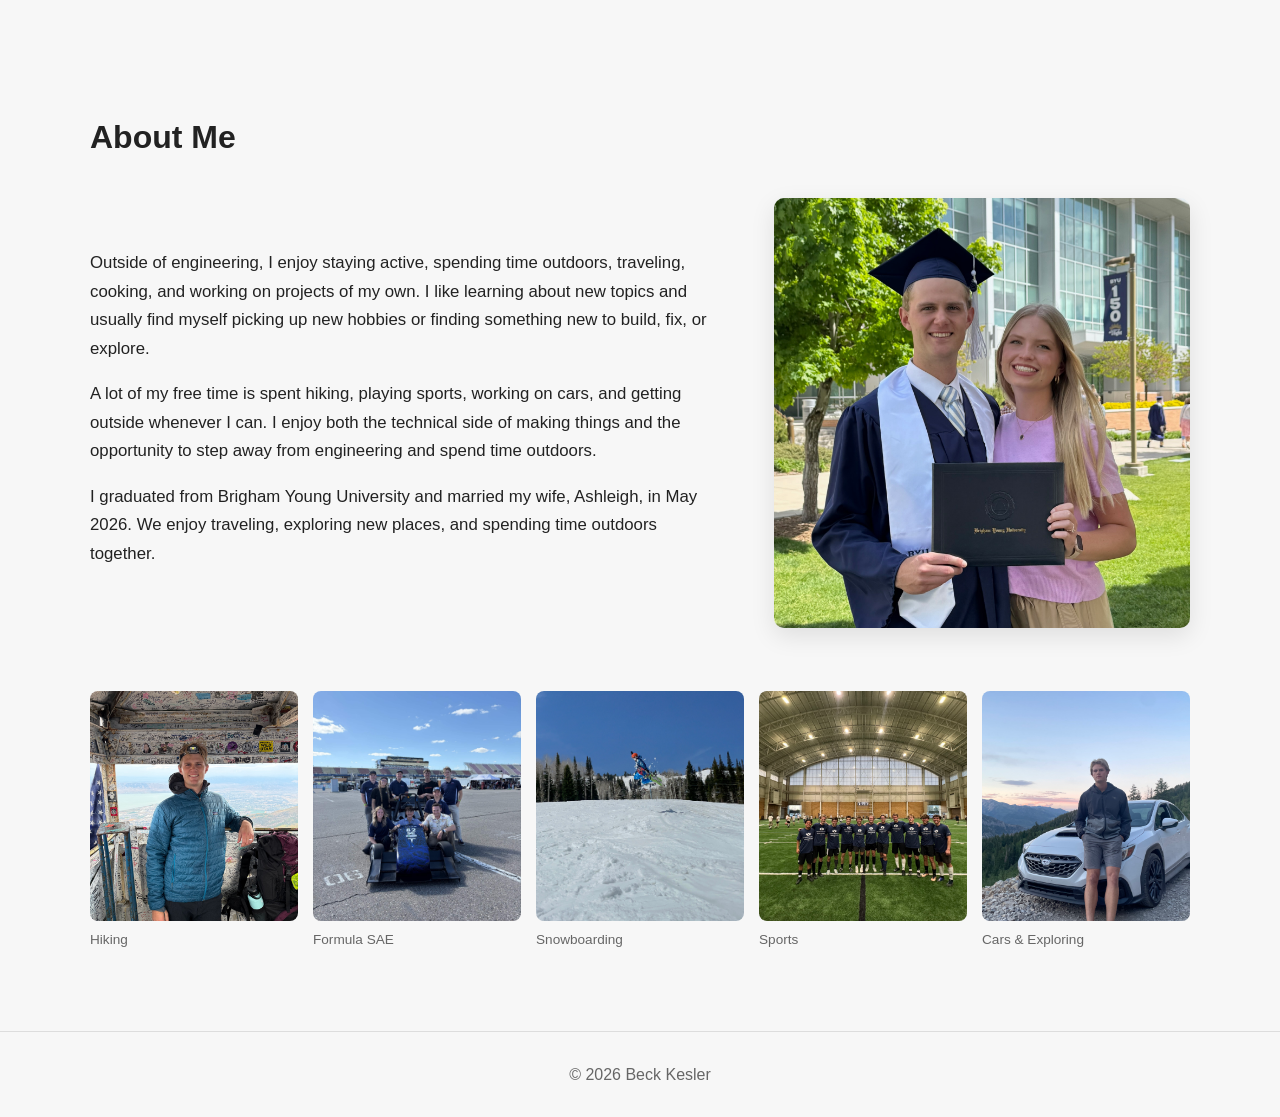
==== commit ab98a60a: "Update captions and text in index.html" ====
--- a/index.html
+++ b/index.html
@@ -201,7 +201,7 @@
                     </p>
     
                     <p>
-                        A lot of my free time is spent hiking, snowboarding,
+                        A lot of my free time is spent hiking,
                         playing sports, working on cars, and getting outside
                         whenever I can. I enjoy both the technical side of making
                         things and the opportunity to step away from engineering
@@ -228,7 +228,7 @@
                 <figure class="about-photo">
                     <img src="timp.jpeg"
                          alt="Hiking in the mountains">
-                    <figcaption>Exploring the outdoors</figcaption>
+                    <figcaption>Hiking</figcaption>
                 </figure>
     
                 <figure class="about-photo">
@@ -252,7 +252,7 @@
                 <figure class="about-photo">
                     <img src="car-offroad.jpeg"
                          alt="Car in the mountains">
-                    <figcaption>Cars & exploring</figcaption>
+                    <figcaption>Cars & Exploring</figcaption>
                 </figure>
     
             </div>
